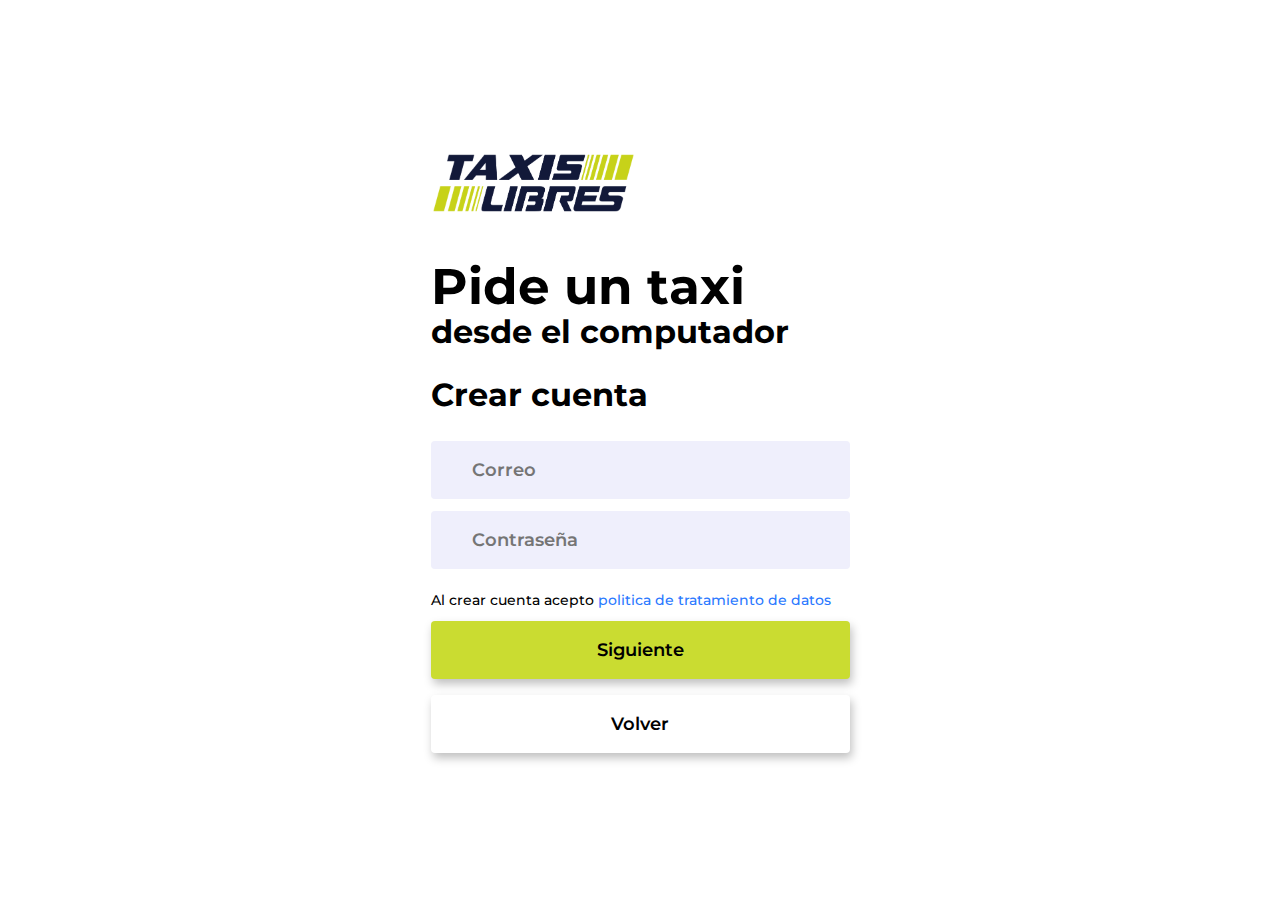
==== routers/crear-cuenta-2.html @ f8afb02f "Segunda pantalla - crear menu" ====
<!DOCTYPE html>
<html lang="es">
<head>
    <meta charset="UTF-8">
    <meta http-equiv="X-UA-Compatible" content="IE=edge">
    <meta name="viewport" content="width=device-width, initial-scale=1.0">
    <title>Crear cuenta | Pida un taxi</title>
    <link rel="stylesheet" href="/css/style/main.css">
    <meta name="description" content="asdasdaz">
</head>
<body>
    <main class="container__login">
        <div class="content__login">
            <img class="login__img" src="/assets/imgs/logo-taxis-libres.png" alt="Logo Taxis Libres">
            <h1 class="login__title">Pide un taxi</h1>
            <p class="login__text">desde el computador</p>
            <h2 class="login__subtitle">Crear cuenta</h2>
            <label class="login__label" for="">
                <input class="login__input" type="email" name="" id="" placeholder="Correo">
            </label>
            <label class="login__label" for="">
                <input class="login__input" type="password" name="" id="" placeholder="Contraseña">
            </label>
            <span class="login__text__small">Al crear cuenta acepto <a class="login__link__small btn-n" href="#" target="_blank" rel="noopener noreferrer">politica de tratamiento de datos</a></span>
            <a class="login__in btn-n btn-n-primary" href="#">Siguiente</a>
            <a class="btn-n btn-n-secondary" href="/routers/crear-cuenta.html">Volver</a>
        </div>
    </main>
</body>
</html>
---- css/style/main.css ----
@font-face {
    font-family: Monsenrrat;
    src: url('/css/font/Montserrat-VariableFont_wght.ttf');
    font-weight: 100 1000;
    font-display: swap;
}

/* Reset */
* {
    margin: 0;
    padding: 0;
    box-sizing: border-box;
}

html {
    font-size: 62.5%;
    font-family: 'Monsenrrat', sans-serif;
}

:root {
    --verde: #CADC31;
    --azul: ;
    --morado: ;
    --blanco: #FFFFFF;
    --link: #2A79FF;
    --gris: #EFEFFC;
    --gris-claro: ;
    --alerta: ;

    --xxx-lg: 5rem;
    --xx-lg: 3.2rem;
    --x-lg: 2rem;
    --lg: 1.8rem;
    --md: 1.5rem;
    --sm: 1.3rem;
    --link-size: 1.6rem;

    --sombra-caja: 0px 4px 9px rgba(0, 0, 0, 0.45);
    --sombra-ficha: 0px 4px 12px rgba(0, 0, 0, 0.1);
    --sombra-boton: 2px 5px 10px rgba(0, 0, 0, 0.25);
}

img, picture {
    max-width: 100%;
    display: block;
}

/* Sección login */

.container__login {
    width: 100%;
    height: 100vh;
    background-color: var(--blanco);
    display: flex;
    justify-content: center;
    align-items: center;
}

.content__login {
    width: 100%;
    max-width: 419px;
    background-color: inherit;
}

.login__img {
    width: 205px;
    height: 70px;
    aspect-ratio: 4/3;
    margin-bottom: 44px;
}

.login__title {
    font-size: var(--xxx-lg);
    font-weight: 700;
    line-height: 5rem;
}

.login__text {
    font-weight: 700;
    font-size: var(--xx-lg);
    margin-bottom: 24px;
}

.btn-n {
    text-decoration: none;
    display: block;
    text-align: center;
    cursor: pointer;
    border: none;
}

.btn-n-primary {
    margin-bottom: 16px;
    padding: 18px 80px;
    color: black;
    font-size: var(--lg);
    font-weight: 600;
    background-color: var(--verde);
    border-radius: 4px;
    box-shadow: var(--sombra-boton);
}

.btn-n-secondary {
    padding: 18px 80px;
    color: black;
    font-size: var(--lg);
    font-weight: 600;
    background-color: var(--blanco);
    border-radius: 4px;
    box-shadow: var(--sombra-boton);
}

.login__link {
    margin-top: 36px;
    color: var(--link);
    text-align: initial;
    font-size: var(--link-size);
}

.login__link__small {
    display: inline;
    color: var(--link);
    font-size: 1.4rem;
}

.login__link:hover {
    text-decoration: underline;
}

/* Sección crear cuenta */

.login__subtitle {
    font-weight: 700;
    font-size: var(--xx-lg);
    letter-spacing: 0rem;
    margin-bottom: 27px;
}

.login__label {
    display: block;
    width: 100%;
}

.login__input {
    font-family: 'Monsenrrat', sans-serif;
    height: 58px;
    width: inherit;
    padding: 0 41px;
    margin-bottom: 12px;
    font-weight: 600;
    font-size: var(--lg);
    border-radius: 4px;
    border: none;
    color: #7E7E7E;
    background-color: var(--gris);
}

.login__text__small {
    display: inline-block;
    margin-top: 10px;
    margin-bottom: 12px;
    font-size: 1.4rem;
    font-weight: 500;
}

/* Section Pop-up */
.pop-up {
    margin: auto;
    width: 271px;
    height: 254px;
    display: flex;
    flex-direction: column;
    justify-content: space-around;
    align-items: center;
    text-align: center;
    border: none;
    border-radius: 11px;
}

.pop-up__close {
    width: 27px;
    height: 27px;
    margin-right: 14px;
    align-self: end;
    background-color: inherit;
    background-image: url('/assets/icons/close.svg');
    background-repeat: no-repeat;
    background-position: center;
    background-size: contain;
    cursor: pointer;
    border: none;
}

.pop-up__close::before {
    content: '';
    width: 100%;
    height: 100%;
    top: 0;
    left: 0;
    /* position: fixed; */
    background-color: rgba(0, 0, 0, 0.1);
}

.pop-up__title {
    font-weight: 800;
    font-size: var(--lg);
}

.pop-up__text {
    width: 189px;
    padding: 0 12px;
    font-weight: 500;
    font-size: var(--md);
}

.pop-up__btn {
    width: 158px;
    height: 43px;
    font-size: var(--md);
    font-weight: 500;
    background-color: var(--verde);
    color: black;
    border-radius: 6px;
}
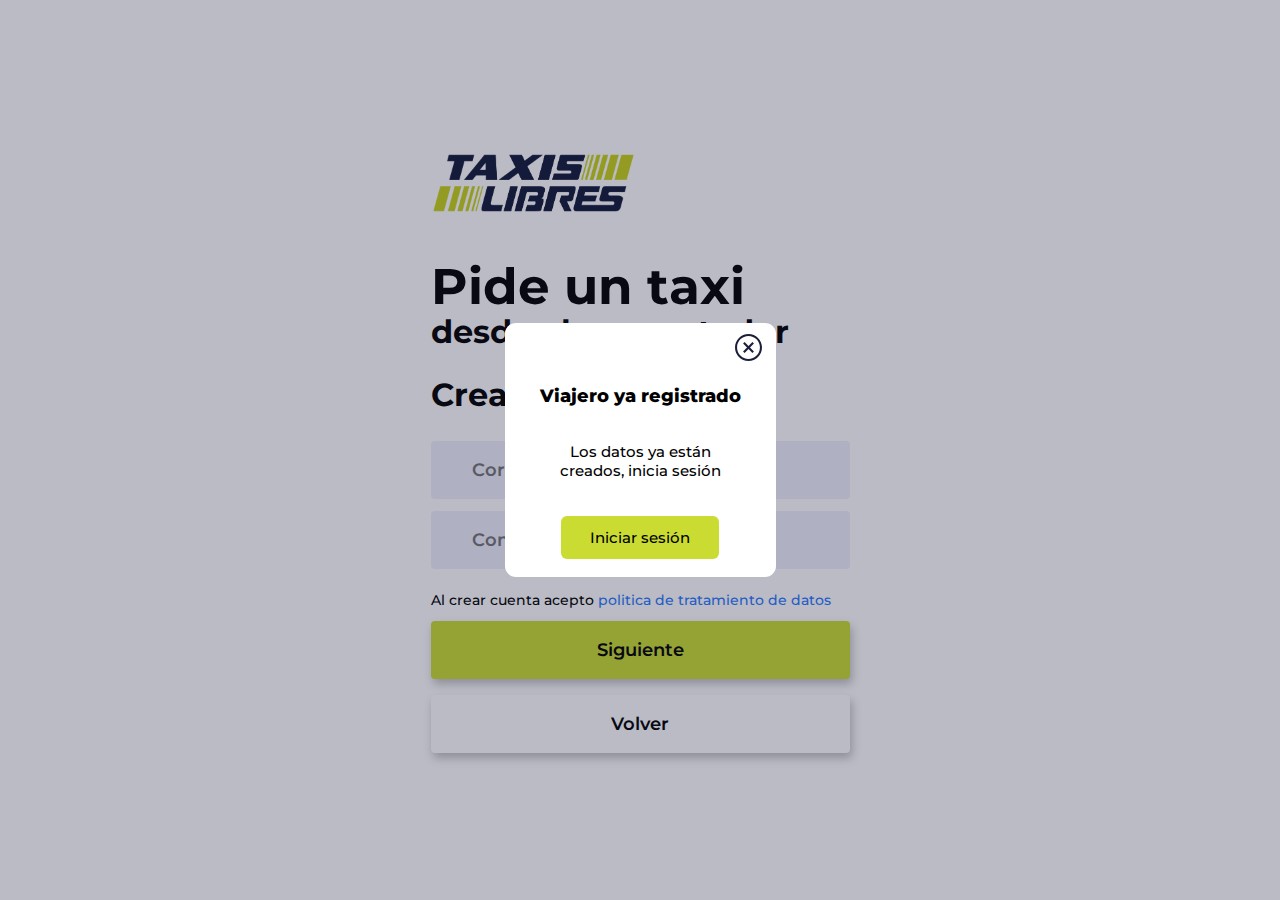
==== commit 789cbe9c: "Modales terminados" ====
--- a/routers/crear-cuenta-2.html
+++ b/routers/crear-cuenta-2.html
@@ -7,6 +7,7 @@
     <title>Crear cuenta | Pida un taxi</title>
     <link rel="stylesheet" href="/css/style/main.css">
     <meta name="description" content="asdasdaz">
+    <script defer src="/js/main.js"></script>
 </head>
 <body>
     <main class="container__login">
@@ -25,6 +26,14 @@
             <a class="login__in btn-n btn-n-primary" href="#">Siguiente</a>
             <a class="btn-n btn-n-secondary" href="/routers/crear-cuenta.html">Volver</a>
         </div>
+        <dialog class="pop-up">
+            <button class="btn-n pop-up__close"></button>
+            <div class="pop-up">
+                <h4 class="pop-up__title">Viajero ya registrado</h4>
+                <p class="pop-up__text">Los datos ya están creados, inicia sesión</p>
+                <a href="#" class="btn-n pop-up__btn">Iniciar sesión</a>
+            </div>
+        </dialog>
     </main>
 </body>
 </html>--- a/css/style/main.css
+++ b/css/style/main.css
@@ -165,10 +165,12 @@
 
 /* Section Pop-up */
 .pop-up {
+    position: absolute;
     margin: auto;
     width: 271px;
     height: 254px;
     display: flex;
+    background-color: inherit;
     flex-direction: column;
     justify-content: space-around;
     align-items: center;
@@ -177,13 +179,12 @@
     border-radius: 11px;
 }
 
+.pop-up > .pop-up:nth-child(2) {
+    padding-top: 44px;
+}
+
 .pop-up__close {
-    width: 27px;
-    height: 27px;
-    margin-right: 14px;
-    align-self: end;
     background-color: inherit;
-    background-image: url('/assets/icons/close.svg');
     background-repeat: no-repeat;
     background-position: center;
     background-size: contain;
@@ -197,8 +198,19 @@
     height: 100%;
     top: 0;
     left: 0;
-    /* position: fixed; */
-    background-color: rgba(0, 0, 0, 0.1);
+    position: fixed;
+    background-color: rgba(27, 31, 59, 0.3);
+}
+
+.pop-up__close::after {
+    content: '';
+    width: 27px;
+    height: 27px;
+    top: 11px;
+    right: 14px;
+    position: absolute;
+    z-index: 1;
+    background-image: url('/assets/icons/close.svg');
 }
 
 .pop-up__title {
@@ -211,11 +223,15 @@
     padding: 0 12px;
     font-weight: 500;
     font-size: var(--md);
+    line-height: 1.95rem;
 }
 
 .pop-up__btn {
     width: 158px;
     height: 43px;
+    display: flex;
+    align-items: center;
+    justify-content: center;
     font-size: var(--md);
     font-weight: 500;
     background-color: var(--verde);
